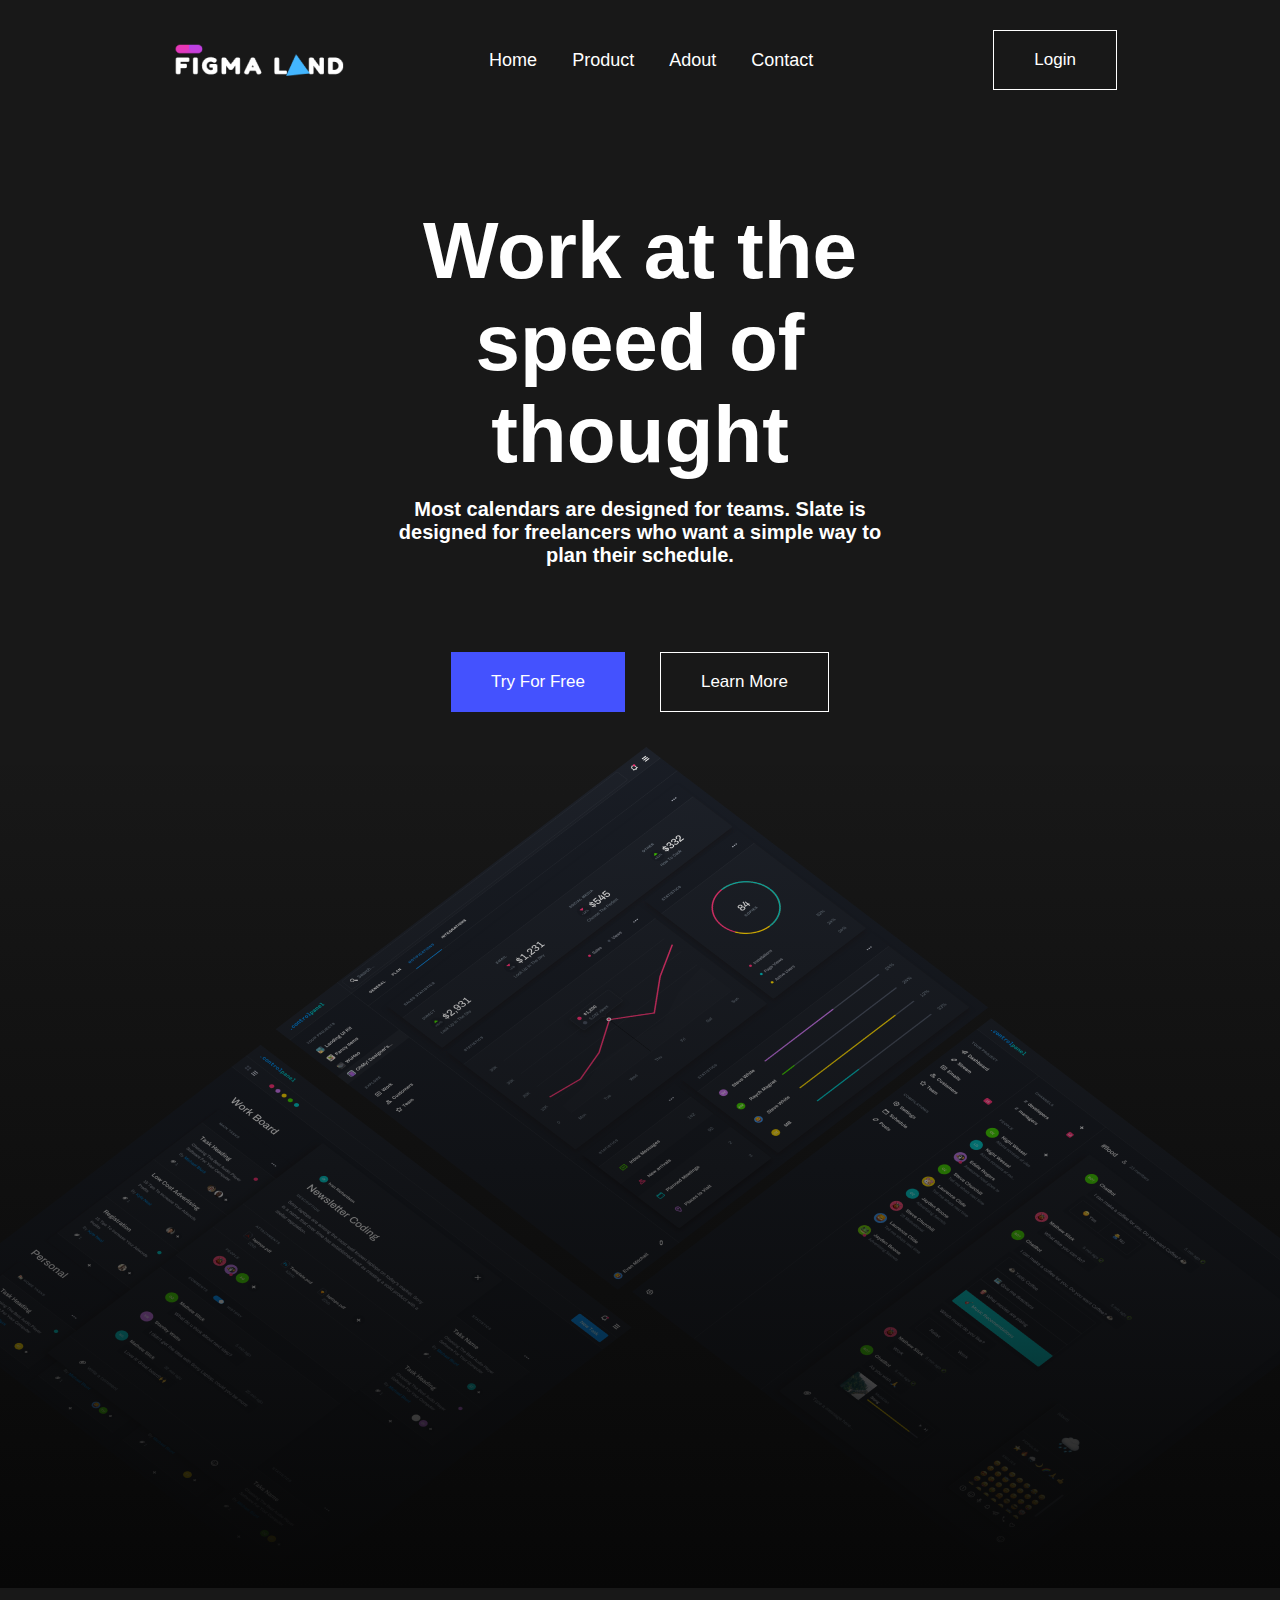
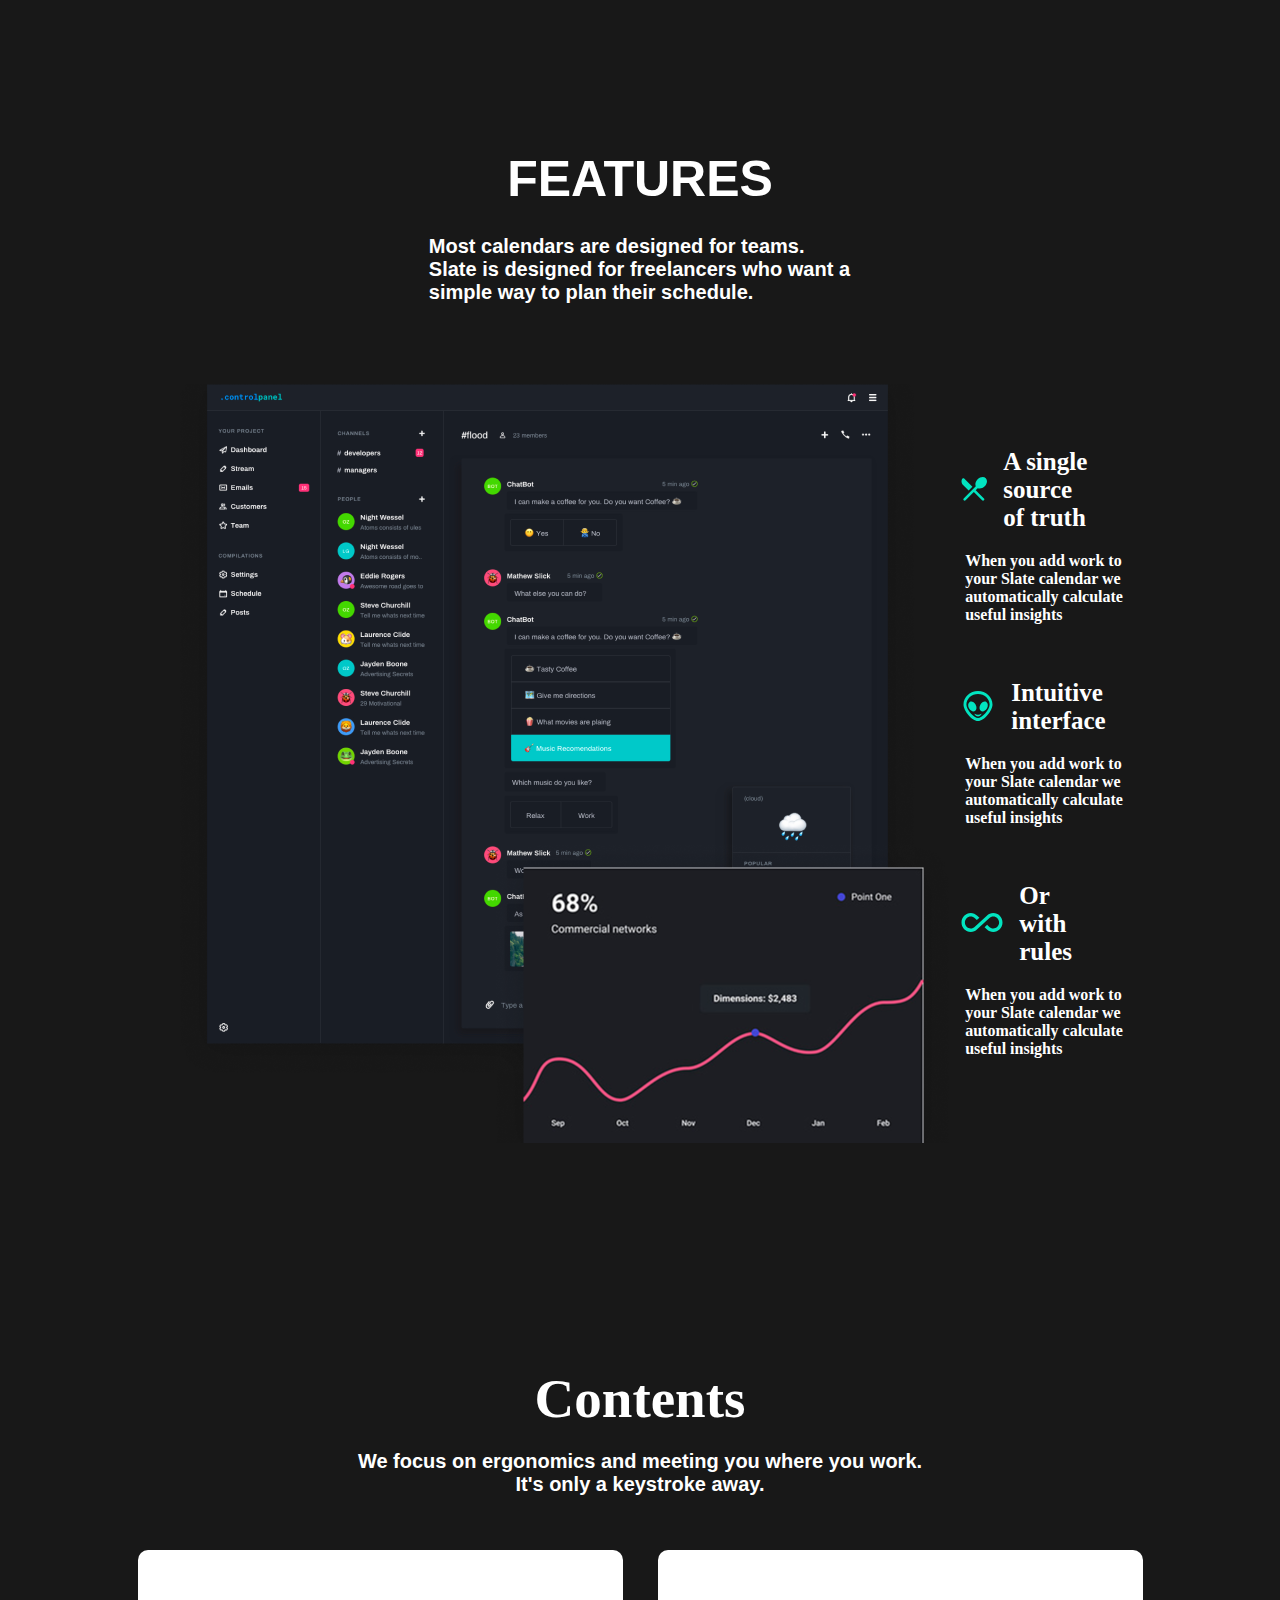
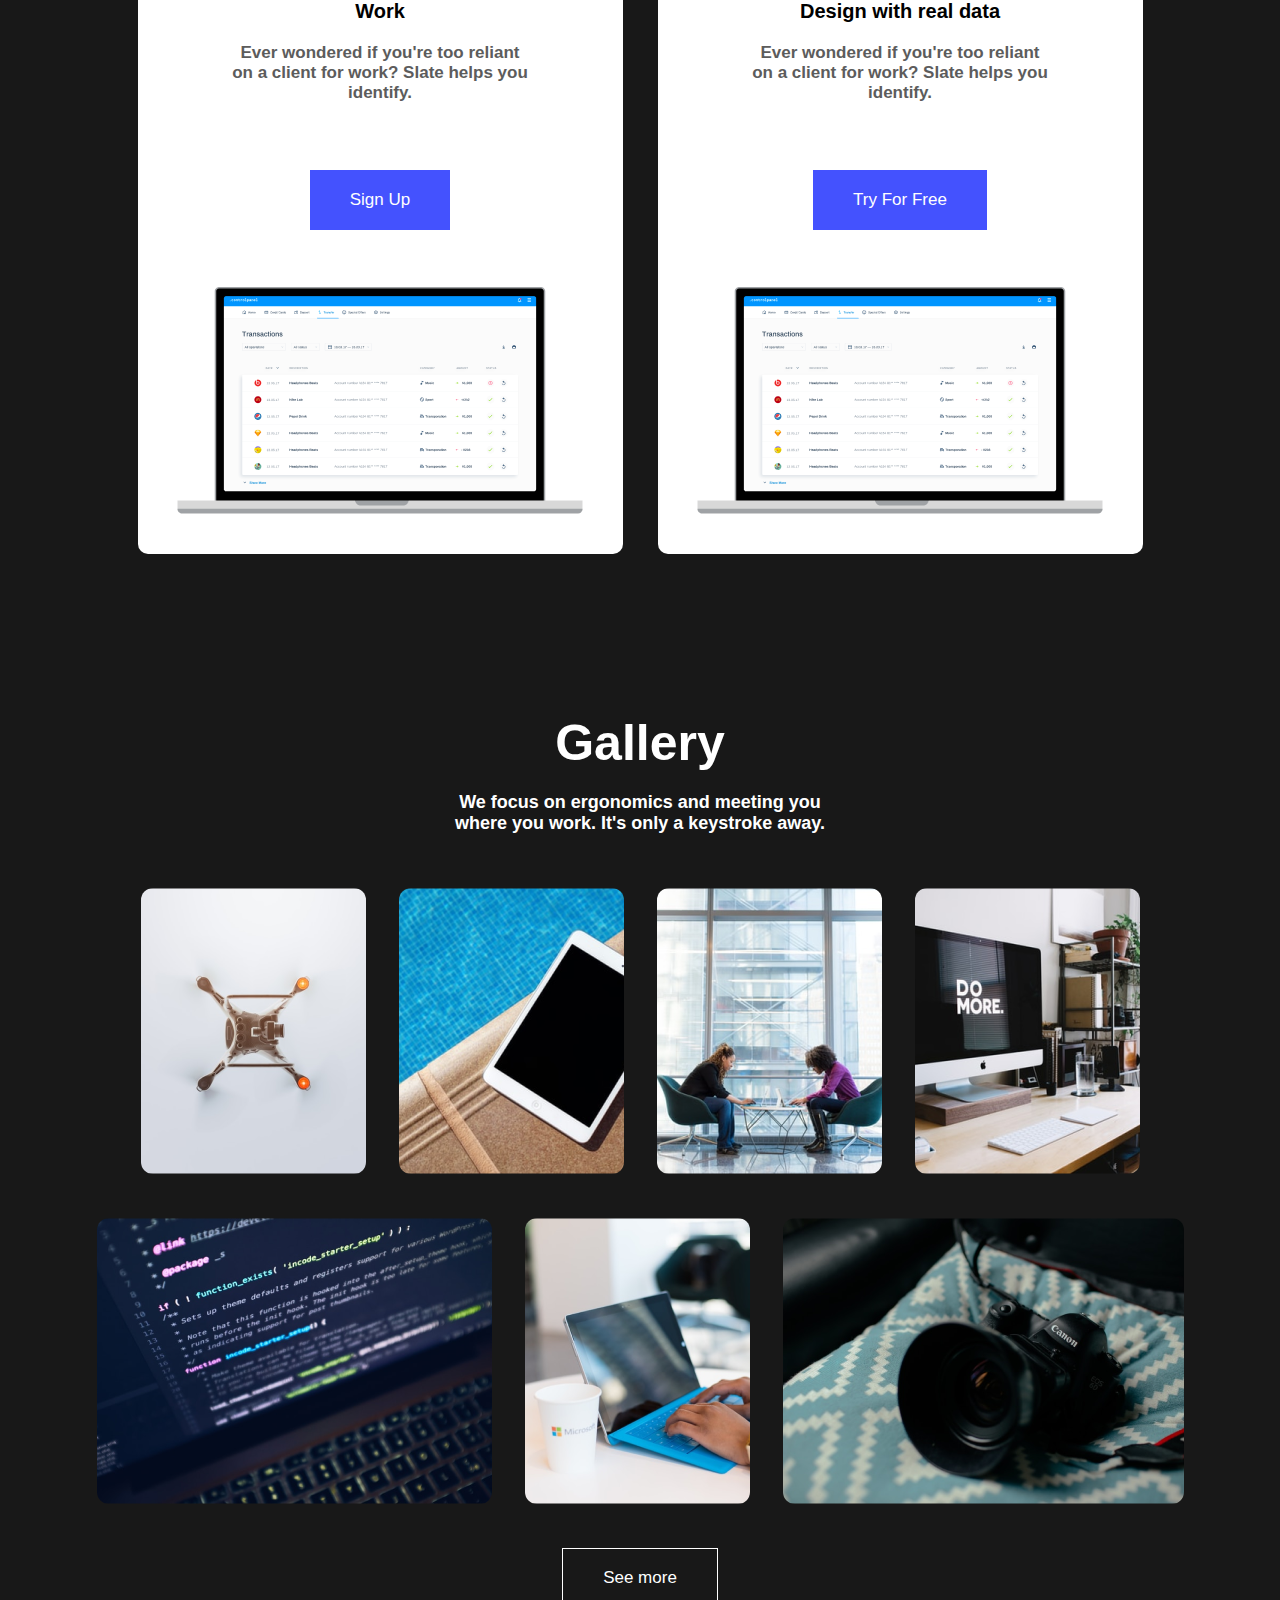
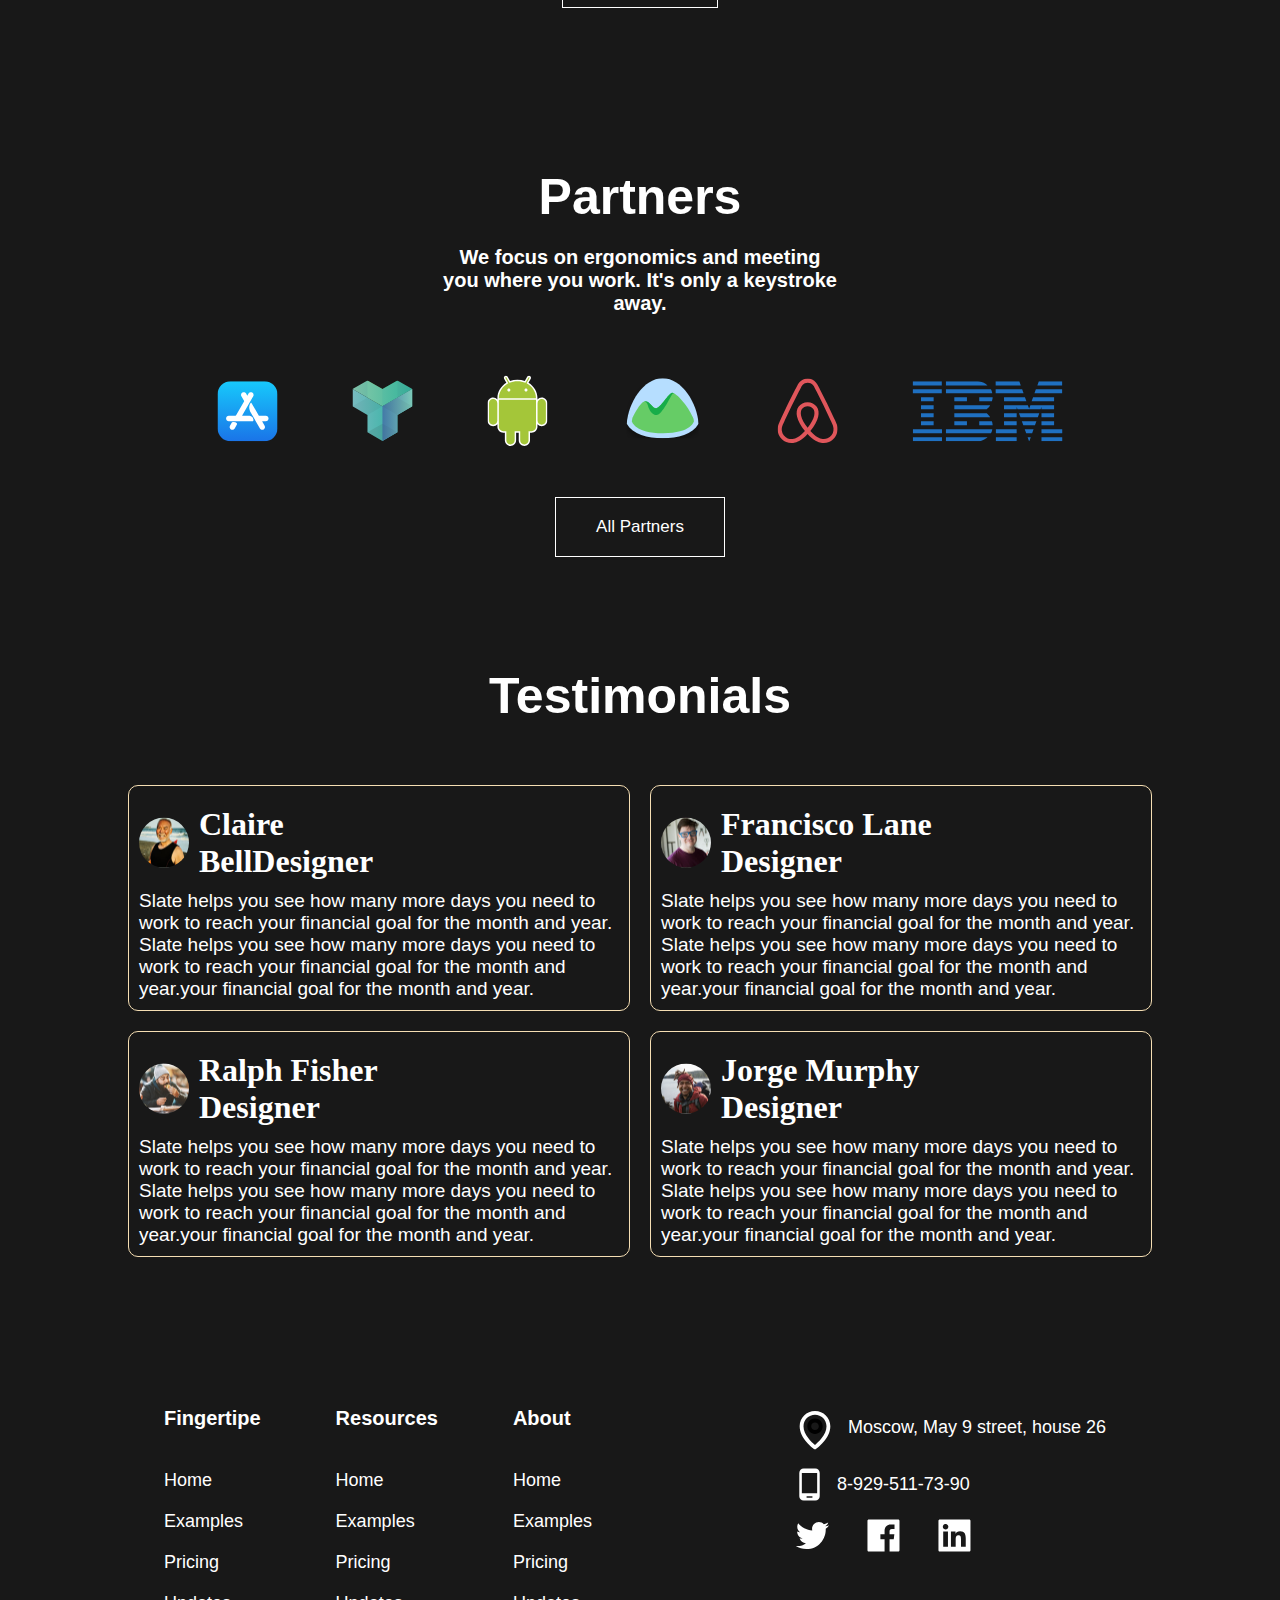
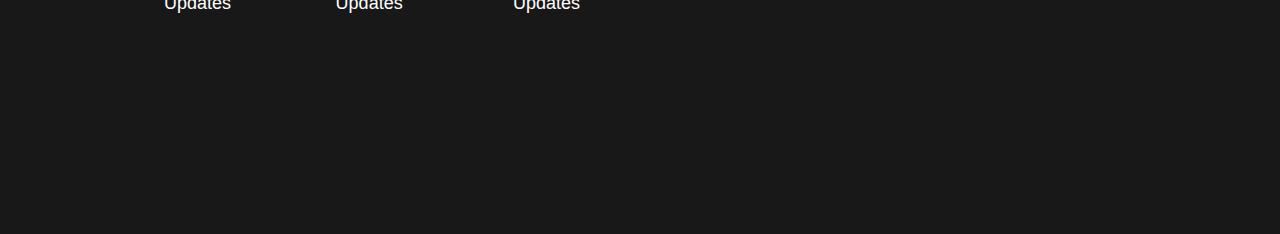
==== макет-1/main.html @ 94eaa107 "rest" ====
<!DOCTYPE html>
<html lang="en">

<head>
    <meta charset="UTF-8">
    <meta name="viewport" content="width=device-width, initial-scale=1.0">
    <title>Document</title>
    <link rel="stylesheet" href="maket-0.css">
    <link rel="stylesheet" href="header.css">
    <link rel="stylesheet" href="button.css">
    <link rel="stylesheet" href="main.css">
</head>
<!-- <button class="bat-1">Try For Free</button> -->

<body>

    <header class="header">
        <section class="header-main">
            <img src="./header-img/logodark(1).png" alt="">

            <nav class="header-nav">
                <a href="main-1.html" target="_blank">Home</a>
                <a href="">Product</a>
                <a href="">Adout</a>
                <a href="">Contact</a>
            </nav>
            <button class="bat-2">Login</button>
        </section>

        <section class="header-text">
            <h1 class="header-title">Work at the speed
                of thought</h1>

            <h5 class="header-subtitle">Most calendars are designed for teams. Slate is designed for
                freelancers who want a simple way to plan their schedule.</h5>
        </section>

        <section class="header-button">
            <button class="bat-1 button-first">Try For Free</button>
            <button class="bat-2">Learn More</button>
        </section>

        <section class="screens">
            <div></div>
            <img src="./header-img/screens.png" alt="#">
        </section>

    </header>

    <main class="main">
        <section class="features">
            <h1 class="main-title">FEATURES</h1>
            <H5 class="main-subtitle">Most calendars are designed for teams. Slate is designed for
                freelancers who want a simple way to plan their schedule.</H5>
        </section>

        <section class="tt">

            <div>
                <img src="./FEATURES-img/main.png" alt="">
            </div>

            <div class="yy">
                <div>
                    <div>
                        <button class="main-but"><a href="https://ru.wikipedia.org/wiki/Ресторан" target="_blank"><img
                                    src="./FEATURES-img/logo-rest-1.svg" alt=""></a>
                        </button>
                        <h1>A single source
                            of truth</h1>
                    </div>
                    <h5>When you add work to your
                        Slate calendar we automatically
                        calculate useful insights
                    </h5>
                </div>

                <div>
                    <div>
                        <button class="main-but"><a href="https://ru.wikipedia.org/wiki/Инопланетянин"
                                target="_blank"><img src="./FEATURES-img/logo-inop.svg" alt=""></a>
                        </button>
                        <h1>Intuitive
                            interface
                        </h1>
                    </div>
                    <h5>When you add work to your
                        Slate calendar we automatically
                        calculate useful insights
                    </h5>
                </div>

                <div>
                    <div>
                        <button class="main-but"><a href="https://ru.wikipedia.org/wiki/Бесконечность"
                                target="_blank"><img src="./FEATURES-img/Vector.svg" alt=""></a>
                        </button>
                        <h1>
                            Or with rules
                        </h1>
                    </div>
                    <h5>When you add work to your
                        Slate calendar we automatically
                        calculate useful insights

                    </h5>
                </div>
            </div>
        </section>

    </main>

    <div class="main-content">

        <section class="main-header">
            <h1>Contents</h1>
            <h5>We focus on ergonomics and meeting you where you work.
                It's only a keystroke away.</h5>
        </section>

        <section class="main-content-block">
            <div class="main-card card-left">
                <h1>Work</h1>
                <h5>Ever wondered if you're too reliant
                    on a client for work? Slate helps
                    you identify.</h5>
                <button class="bat-1 active">Sign Up</button>
                <img src="./Contents-img/MacbookPro.png" alt="">
            </div>
            <div class="main-card">
                <h1>Design with real data</h1>
                <h5>Ever wondered if you're too reliant
                    on a client for work? Slate helps
                    you identify.</h5>
                <button class="bat-1 active">Try For Free</button>
                <img src="./Contents-img/MacbookPro.png" alt="">
            </div>
        </section>
    </div>

    <div class="main-Gallery">
        <div class="header-Gallery">
            <h1>Gallery</h1>
            <h5>We focus on ergonomics and meeting you where you work.
                It's only a keystroke away.
            </h5>
        </div>

        <div class="Centre-Gallery">
            <img src="./Gallery-img/Gallery-1.png" alt="">
            <img src="./Gallery-img/Gallery-2.png" alt="">
            <img src="./Gallery-img/Gallery-3.png" alt="">
            <img src="./Gallery-img/Gallery-4.png" alt="">
        </div>
        <div class="footer-gellery">
            <img src="./Gallery-img/Gallery-5.png" alt="">
            <img src="./Gallery-img/Gallery-6.png" alt="">
            <img src="./Gallery-img/Gallery-7.png" alt="">
        </div>
        <div class="Gallery-button">
            <button class="bat-2">See more</button>
        </div>
    </div>


    <div class="main-Partners">
        <div class="header-Partners">
            <h1>Partners</h1>
            <h5>We focus on ergonomics and meeting you where you work.
                It's only a keystroke away.</h5>
        </div>

        <div class="Partners-logo">
            <img src="./logos-par-img/logos-par-1.svg" alt="">
            <img src="./logos-par-img/logos-par-2.svg" alt="">
            <img src="./logos-par-img/logos-par-3.svg" alt="">
            <img src="./logos-par-img/logos-par-4.svg" alt="">
            <img src="./logos-par-img/logos-par-5.svg" alt="">
            <img src="./logos-par-img/logos-par-6.svg" alt="">
        </div>
        <div class="Partners-button">
            <button class="bat-2">All Partners</button>
        </div>
    </div>

    <div class="main-Testimonials">
        <div class="header-Testimonials">
            <h1>Testimonials</h1>
        </div>

        <div class="Testimonials-block">
            <div class="">
                <div class="Testimonials-photo">
                    <img src="./Testimonials-img/Testimonials-photo-1.svg" alt="">
                    <h1>Claire <br> BellDesigner</h1>
                </div>
                <p>Slate helps you see how many more days
                    you need to work to reach your financial
                    goal for the month and year. Slate helps
                    you see how many more days
                    you need to work to reach your financial
                    goal for the month and year.your financial
                    goal for the month and year.</p>
            </div>
            <div class="">
                <div class="Testimonials-photo">
                    <img src="./Testimonials-img/Testimonials-photo-2.svg" alt="">
                    <h1>Francisco Lane <br> Designer</h1>
                </div>
                <p>Slate helps you see how many more days
                    you need to work to reach your financial
                    goal for the month and year. Slate helps
                    you see how many more days
                    you need to work to reach your financial
                    goal for the month and year.your financial
                    goal for the month and year.</p>
            </div>
            <div class="">
                <div class="Testimonials-photo">
                    <img src="./Testimonials-img/Testimonials-photo-3.svg" alt="">
                    <h1>Ralph Fisher <br> Designer</h1>
                </div>
                <p>Slate helps you see how many more days
                    you need to work to reach your financial
                    goal for the month and year. Slate helps
                    you see how many more days
                    you need to work to reach your financial
                    goal for the month and year.your financial
                    goal for the month and year.</p>
            </div>
            <div class="">
                <div class="Testimonials-photo">
                    <img src="./Testimonials-img/Testimonials-photo-4.svg" alt="">
                    <h1>Jorge Murphy <br>
                        Designer</h1>
                </div>
                <p>Slate helps you see how many more days
                    you need to work to reach your financial
                    goal for the month and year. Slate helps
                    you see how many more days
                    you need to work to reach your financial
                    goal for the month and year.your financial
                    goal for the month and year.</p>
            </div>
        </div>
    </div>

    <div class="FOOTER">
        <div class="FOOTER-block-left">
            <div>
                <h5>Fingertipe</h5>
                <a href="">Home</a>
                <a href="">Examples</a>
                <a href="">Pricing</a>
                <a href="">Updates</a>
            </div>
            <div>
                <h5>Resources</h5>
                <a href="">Home</a>
                <a href="">Examples</a>
                <a href="">Pricing</a>
                <a href="">Updates</a>
            </div>
            <div>
                <h5>About</h5>
                <a href="">Home</a>
                <a href="">Examples</a>
                <a href="">Pricing</a>
                <a href="">Updates</a>
            </div>
        </div>

        <div class="FOOTER-block-right">
            <div>
                <img src="./FOOTER-img/bx_bx-map (1).svg" alt="">
                <a href="https://yandex.ru/maps/213/moscow/house/ulitsa_9_maya_26/Z04YfgBjTkECQFtvfXRweXhjZg==/?ll=37.873892%2C55.818358&source=serp_navig&z=19.16"
                    target="_blank">Moscow,
                    May 9 street, house 26</a>
            </div>
            <div>
                <img src="./FOOTER-img/ic_baseline-phone-android.svg" alt="">
                <a href="tg:89295117390">8-929-511-73-90</a>
            </div>
            <div>
                <img src="./FOOTER-img/twitter-img.svg" alt="">
                <img src="./FOOTER-img/ant-design_facebook-filled.svg" alt="">
                <img src="./FOOTER-img/in-img.svg" alt="">
            </div>
        </div>
    </div>

</body>

</html>
---- макет-1/header.css ----
body {
    margin: 0;
    background: #181818;
}

.header {
    margin-bottom: 162px;
}


.header-main {
    display: flex;
    justify-content: center;
    align-items: center;
    height: 120px;
    margin-bottom: 35px;
}

.header-nav {
    margin-left: 120px;
    margin-right: 180px;
}

.header-nav > a:not(:last-child) {
    margin-right: 31px;
    
}

.header-nav > a {
    color: white;
    text-decoration: none;
    font-size: 18px;
    font-family: sans-serif;
}

.header-nav > a:hover {
    color: #636161;
}


.header-text {
    padding-top: 50px;
    padding-bottom: 50px;
    display: flex;
    flex-direction: column;
    align-items: center;
}

.header-title,
 .header-subtitle {
    color: white;
    margin: 0;
    width: 40%;
    text-align: center;
 } 

.header-title {
    font-size: 80px;
    font-family: sans-serif;
}

.header-subtitle {
    font-size: 20px;
    margin-top: 17px;
    font-family: sans-serif;
}

.screens {
    margin-top: 35px;
    display: flex;
    justify-content: center;
}

.screens {
    position: relative;
 }
 .screens > div {
    width: 100%;
    height: 100%;
    /* bottom: 0; */
    position: absolute;
    background: linear-gradient(transparent, #070707);
 }
---- макет-1/button.css ----
.bat-1,
.bat-2 {
    color: white; 
    font-size: 17px;
    cursor: pointer;
    font-family: sans-serif;
}

.bat-1 {
background-color: #4452FE;
padding: 20px 40px;
border: none;
}
.bat-1:hover {
    background-color: #0d168b;
}

.bat-2 {
    background: transparent;
    border: 1px solid white;
    padding: 19px 40px;
}
.bat-2:hover {
    color: gray;
    border-color: gray;
}

.header-button {
    margin-top: 35px;
    display: flex;
    justify-content: center;
}

.button-first {
    margin-right: 35px;
}


.active {
    margin-bottom: 57px;
    
}


/* .bat-1 {
    color: white; 
    font-size: 17px;
    cursor: pointer;
    font-family: sans-serif;
}

.bat-1 {
    background-color: transparent;
    padding: 0 40px;
    border: 1px solid white;
    height: 65px;
    box-sizing: border-box;
}


.active {
    background-color: #4452FE;
    border: 0;
}

.active:hover {
    background-color: #0d168b;
} */
---- макет-1/main.css ----
.main {
    margin-bottom: 210px;
}


.features {
    color: white;
    display: flex;
    flex-direction: column;
    align-items: center;
    margin-bottom: 80px;
}

.main-title {
    font-size: 50px;
    font-family: sans-serif;
    margin: 0;
    margin-bottom: 27px;
}

.main-subtitle {
    font-size: 20px;
    font-family: sans-serif;
    margin: 0;
    width: 33%;
}




.tt {
    display: flex;
    justify-content: center;
}
.yy {
    padding-top: 54px;
    width: 12%;
}



.main > section:nth-of-type(2) > div:nth-of-type(2) > div:nth-of-type(1) div {
   display: flex;
   
}
/* .main > section:nth-of-type(2) > div:nth-of-type(2) > div:nth-of-type(1) {
    margin-bottom: 35px; ( варинат как добраться )
} */
.main > section:nth-of-type(2) > div:nth-of-type(2) > div:nth-of-type(1) div > h1 {
    padding: 10px;
    margin: 0;
    color: white;
    font-size: 25px;
 }
 .main > section:nth-of-type(2) > div:nth-of-type(2) > div:nth-of-type(1) > h5 {
    color: white;
    width: 103%;
    font-size: 16px;
    margin: 0;
    padding: 10px;
 }


 
 .main > section:nth-of-type(2) > div:nth-of-type(2) > div:nth-of-type(2) div {
    display: flex; 
 }
 /* .main > section:nth-of-type(2) > div:nth-of-type(2) > div:nth-of-type(2) {
    margin-bottom: 35px; ( варинат как добраться )
 } */
 .main > section:nth-of-type(2) > div:nth-of-type(2) > div:nth-of-type(2) div > h1 {
     padding: 10px;
     margin: 0;
     color: rgb(255, 255, 255);
     font-size: 25px;
  }
  .main > section:nth-of-type(2) > div:nth-of-type(2) > div:nth-of-type(2) > h5 {
     color: white;
     width: 103%;
     font-size: 16px;
     margin: 0;
     padding: 10px;
  }
  

  

  .main > section:nth-of-type(2) > div:nth-of-type(2) > div:nth-of-type(3) div {
    display: flex;
 }
 .main > section:nth-of-type(2) > div:nth-of-type(2) > div:nth-of-type(3) div > h1 {
     padding: 10px;
     margin: 0;
     color: white;
     font-size: 25px;
  }
  .main > section:nth-of-type(2) > div:nth-of-type(2) > div:nth-of-type(3) > h5 {
     color: white;
     width: 103%;
     font-size: 16px;
     margin: 0;
     padding: 10px;
  }
    

  .main > section:nth-of-type(2) > div:nth-of-type(2) > div:not(:last-child) {
    margin-bottom: 35px;
  }

  .main-but {
    background: transparent;
    border: none;
  }
  




.main-content {
    margin-bottom: 100px;
   display: flex;
   flex-direction: column;
   align-items: center;
   color: white;
}

.main-header {
   /* text-align: center; */
   /* width: 35%; */
   display: flex;
   flex-direction: column;
   align-items: center;
   margin-bottom: 44px;
}
.main-header > h1 {
   margin: 0;
   font-size: 55px;
   padding: 10px;
}
.main-header > h5 {
   margin: 0;
   font-size: 20px;
   padding: 10px;
   width: 70%;
   font-family: sans-serif;
   text-align: center;
}

.main-content-block {
   display: flex;
   margin-bottom: 50px;
}

.main-card {
   background-color: white;
   width: 415px;
   border-radius: 10px;
   padding: 40px 35px;
   display: flex;
   flex-direction: column;
   align-items: center;
   
}

.card-left {
   margin-right: 35px;
}

.main-card h1 {
   color: black;
   margin: 0;
   font-size: 20px;
   font-family: sans-serif;
   text-align: center;
   padding: 10px;
}

.main-card h5 {
   color: #5C5C5C;
   padding: 10px;
   margin: 0;
   font-size: 17px;
   font-family: sans-serif;
   text-align: center;
   width: 72%;
   margin-bottom: 57px;
}




.main-Gallery {
   margin-top: 50px;
   margin-bottom: 150px;
}

.header-Gallery {
   display: flex;
   flex-direction: column;
   align-items: center;
}

.header-Gallery > h1 {
   color: white;
   font-size: 50px;
   font-family: sans-serif;
   margin: 0;
   padding: 10px;
}

.header-Gallery > h5 {
   color: white;
   font-size: 18px;
   font-family: sans-serif;
   margin: 0;
   padding: 10px;
   margin-bottom: 44px;
   width: 29%;
   text-align: center;
}

.Centre-Gallery > img:not(:last-child) {
   margin-right: 33px;
}
.footer-gellery > img:not(:last-child) {
   margin-right: 33px;
}

.Centre-Gallery,
.footer-gellery {
   display: flex;
   justify-content: center;
   align-items: center;
   margin-bottom: 44px;
}

.Centre-Gallery img,
.footer-gellery img {
   border-radius: 12px;
}

.Gallery-button {
   display: flex;
   justify-content: center;
}


.main-Partners {
   margin-top: 50px;
   margin-bottom: 100px;
}
.header-Partners {
   display: flex;
   flex-direction: column;
   align-items: center;
   color: white;
   margin-bottom: 50px;
   
}

.header-Partners > h1 {
   font-size: 50px;
   margin: 0;
   font-family: sans-serif;
   padding: 10px;
}

.header-Partners > h5 {
   font-size: 20px;
   font-family: sans-serif;
   width: 31%;
   text-align: center;
   margin: 0;
   padding: 10px;
}

.Partners-logo {
   display: flex;
   justify-content: center;
   margin-bottom: 50px;
}

.Partners-logo > img:not(:last-child) {
 margin-right: 74px;
}

.Partners-button {
   display: flex;
   justify-content: center;
   margin-bottom: 50px;
}




.main-Testimonials {
   margin-bottom: 100px;
}

.Testimonials-block {
   padding-bottom: 50px;
}

.header-Testimonials {
   display: flex;
   justify-content: center;
   margin-bottom: 50px;
}

.header-Testimonials > h1 {
   color: white;
   font-size: 50px;
   font-family: sans-serif;
   margin: 0;
   padding: 10px;

}

.Testimonials-block {
   display: flex;
   flex-wrap: wrap;
   gap: 20px;
   width: 80%;
   margin: auto;
}

.Testimonials-block > div {
   width: calc(50% - 10px);
   box-sizing: border-box;
   color: white;
   border:  1px solid wheat;
   border-radius: 10px;
   padding: 10px;
}

.Testimonials-photo {
   display: flex;
   
}

.Testimonials-photo > h1 {
   margin: 0;
   padding: 10px;
}

.Testimonials-block  p {
   margin: 0;
   font-size: 19px;
   /* padding: 10px; */
   font-family: sans-serif;
}

.Testimonials-photo > h1:hover {
   color: #1b1a1a;
   cursor: pointer;
}
.Testimonials-block div > p:hover {
color: #1b1a1a;
cursor: pointer;
}

.Testimonials-block > div:hover {
   background-color: #5C5C5C;
}



.FOOTER {
   justify-content: center;
   margin-bottom: 200px;
   display: flex;
}

.FOOTER-block-left {
   color: white;
   display: flex;
   margin-right: 200px;
}

.FOOTER-block-left > div {
   display: flex;
   flex-direction: column;
}

.FOOTER-block-left div > h5 {
   color: white;
   font-size: 20px;
   margin: 0;
   margin-bottom: 40px;
   font-family: sans-serif;
}


.FOOTER-block-left > div a {
   margin-bottom: 20px;
   text-decoration: none;
   font-size: 18px;
   color: white;
   font-family: sans-serif;
}

.FOOTER-block-left > div a:hover {
   color: #5C5C5C;
}

.FOOTER-block-left div:not(:last-child) {
   margin-right: 75px;
}










.FOOTER-block-right {
   color: white;
}

.FOOTER-block-right > div:nth-of-type(1) {
   display: flex;
   margin-bottom: 10px;
}

.FOOTER-block-right > div:nth-of-type(1)  a {
   margin: 0;
   padding: 10px;
   font-size: 18px;
   font-family: sans-serif;
   color: white;
   text-decoration: none;
}

.FOOTER-block-right > div:nth-of-type(1) a:hover {
   color: #5C5C5C;
}


.FOOTER-block-right > div:nth-of-type(2) {
   display: flex;
   margin-bottom: 10px;
}

.FOOTER-block-right > div:nth-of-type(2) > a {
   margin: 0;
   padding: 10px;
   font-size: 18px;
   font-family: sans-serif;
   color: white;
   text-decoration: none;
   text-align: center;
}

.FOOTER-block-right > div:nth-of-type(2) > a:hover {
   color: #5C5C5C;
}

.FOOTER-block-right > div:nth-of-type(3) > img:not(:last-child) {
   margin-right: 25px;
}
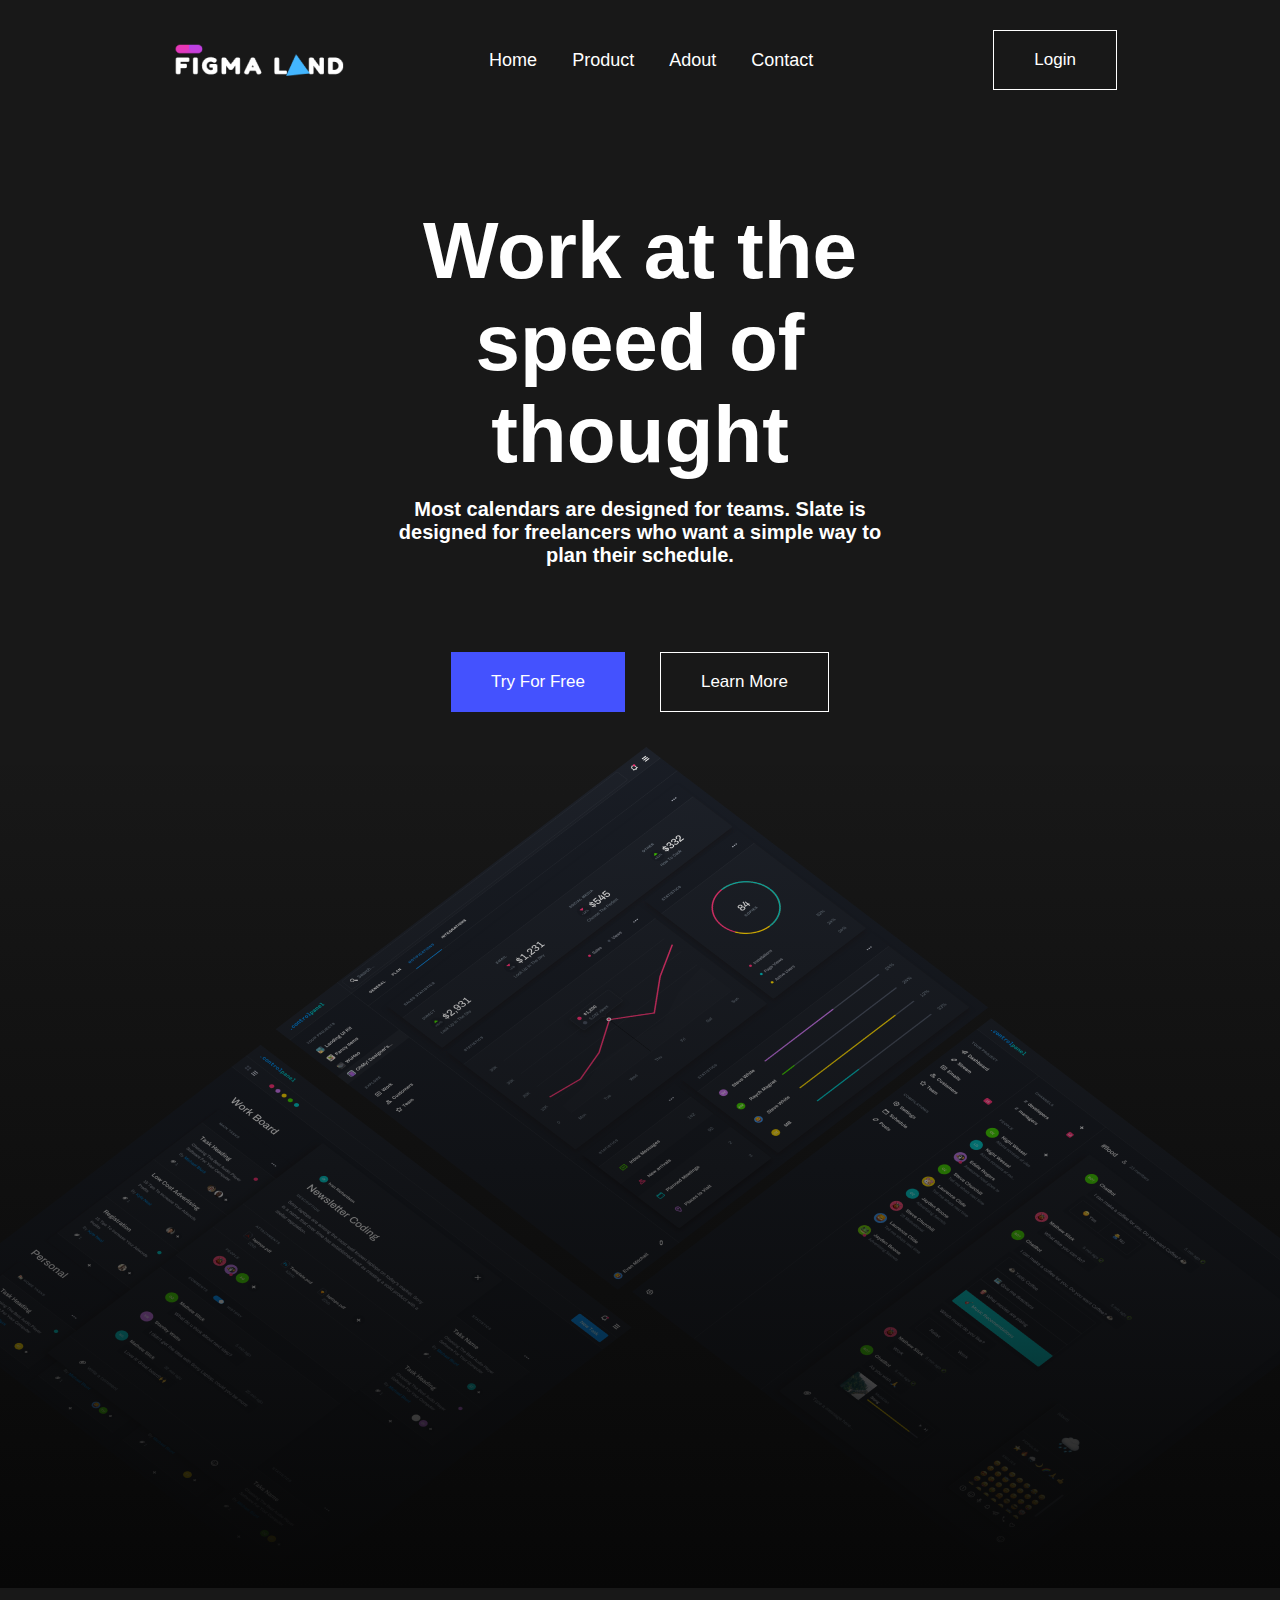
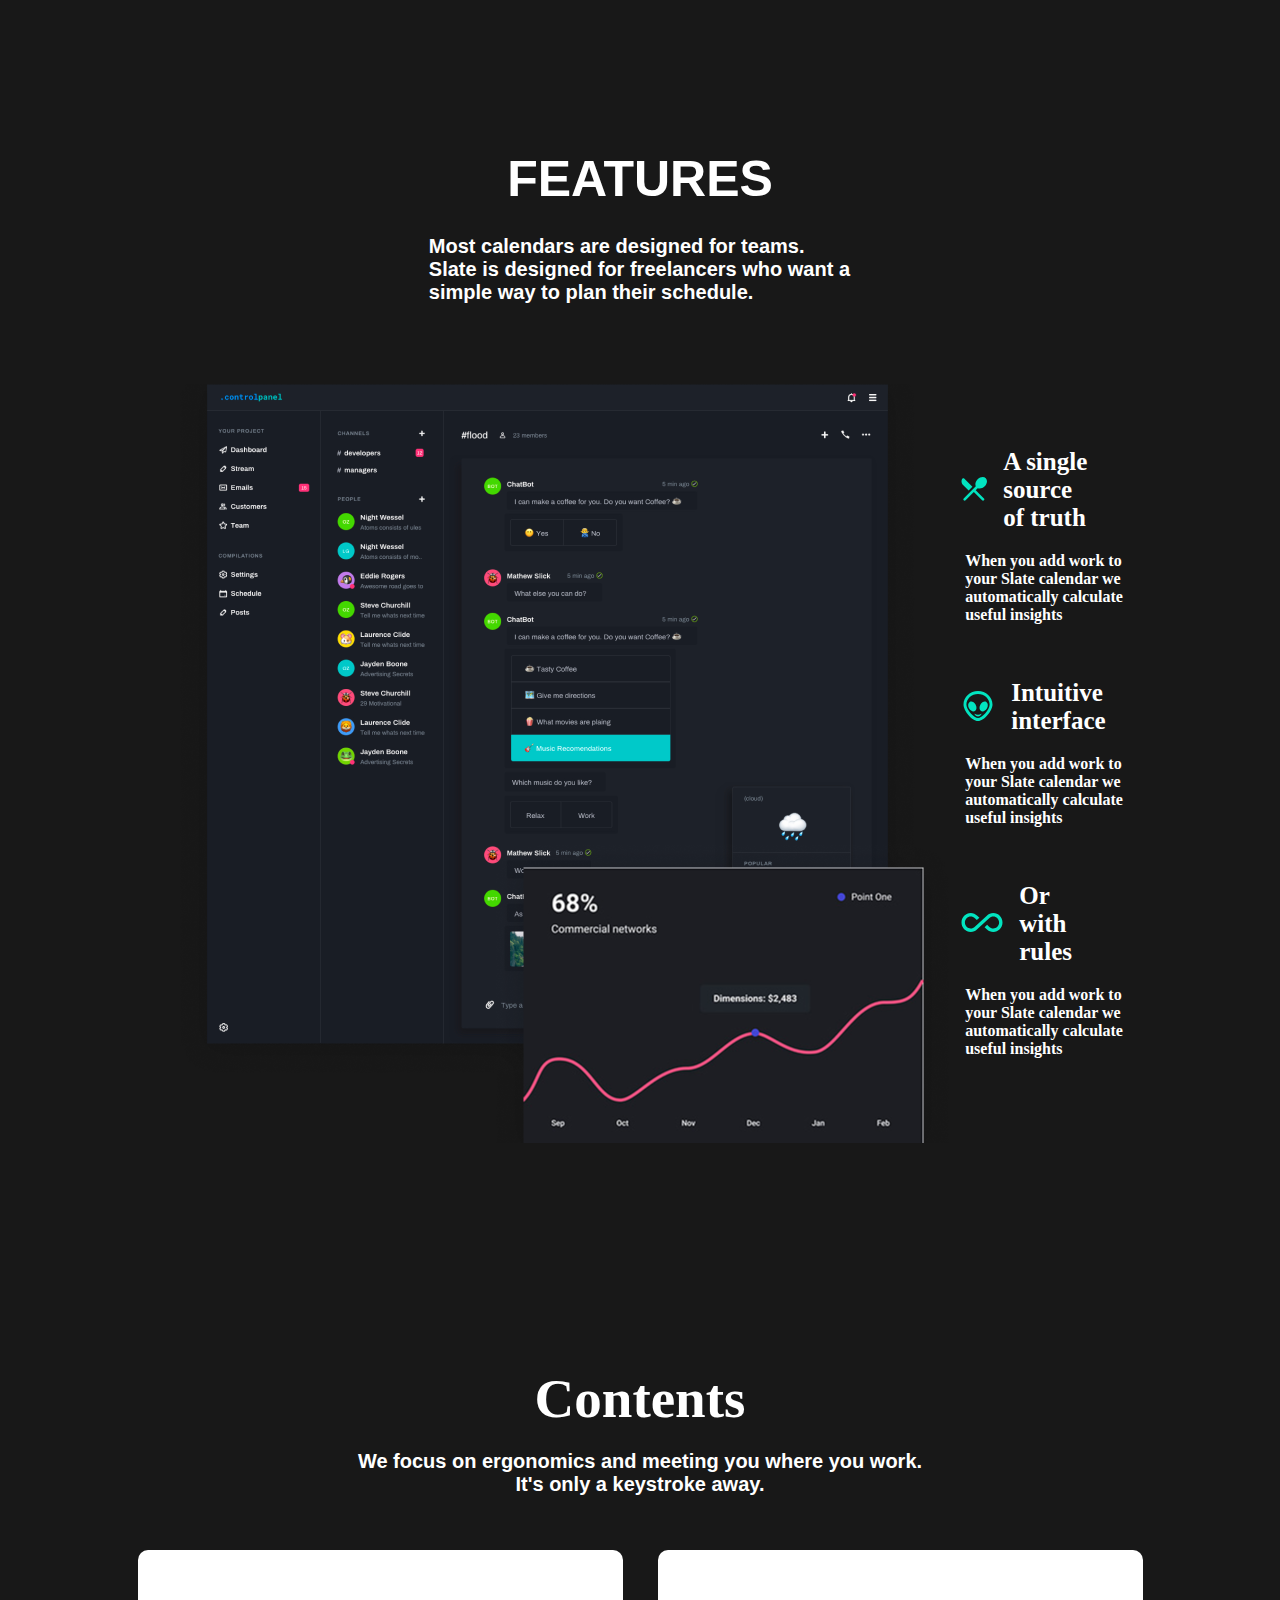
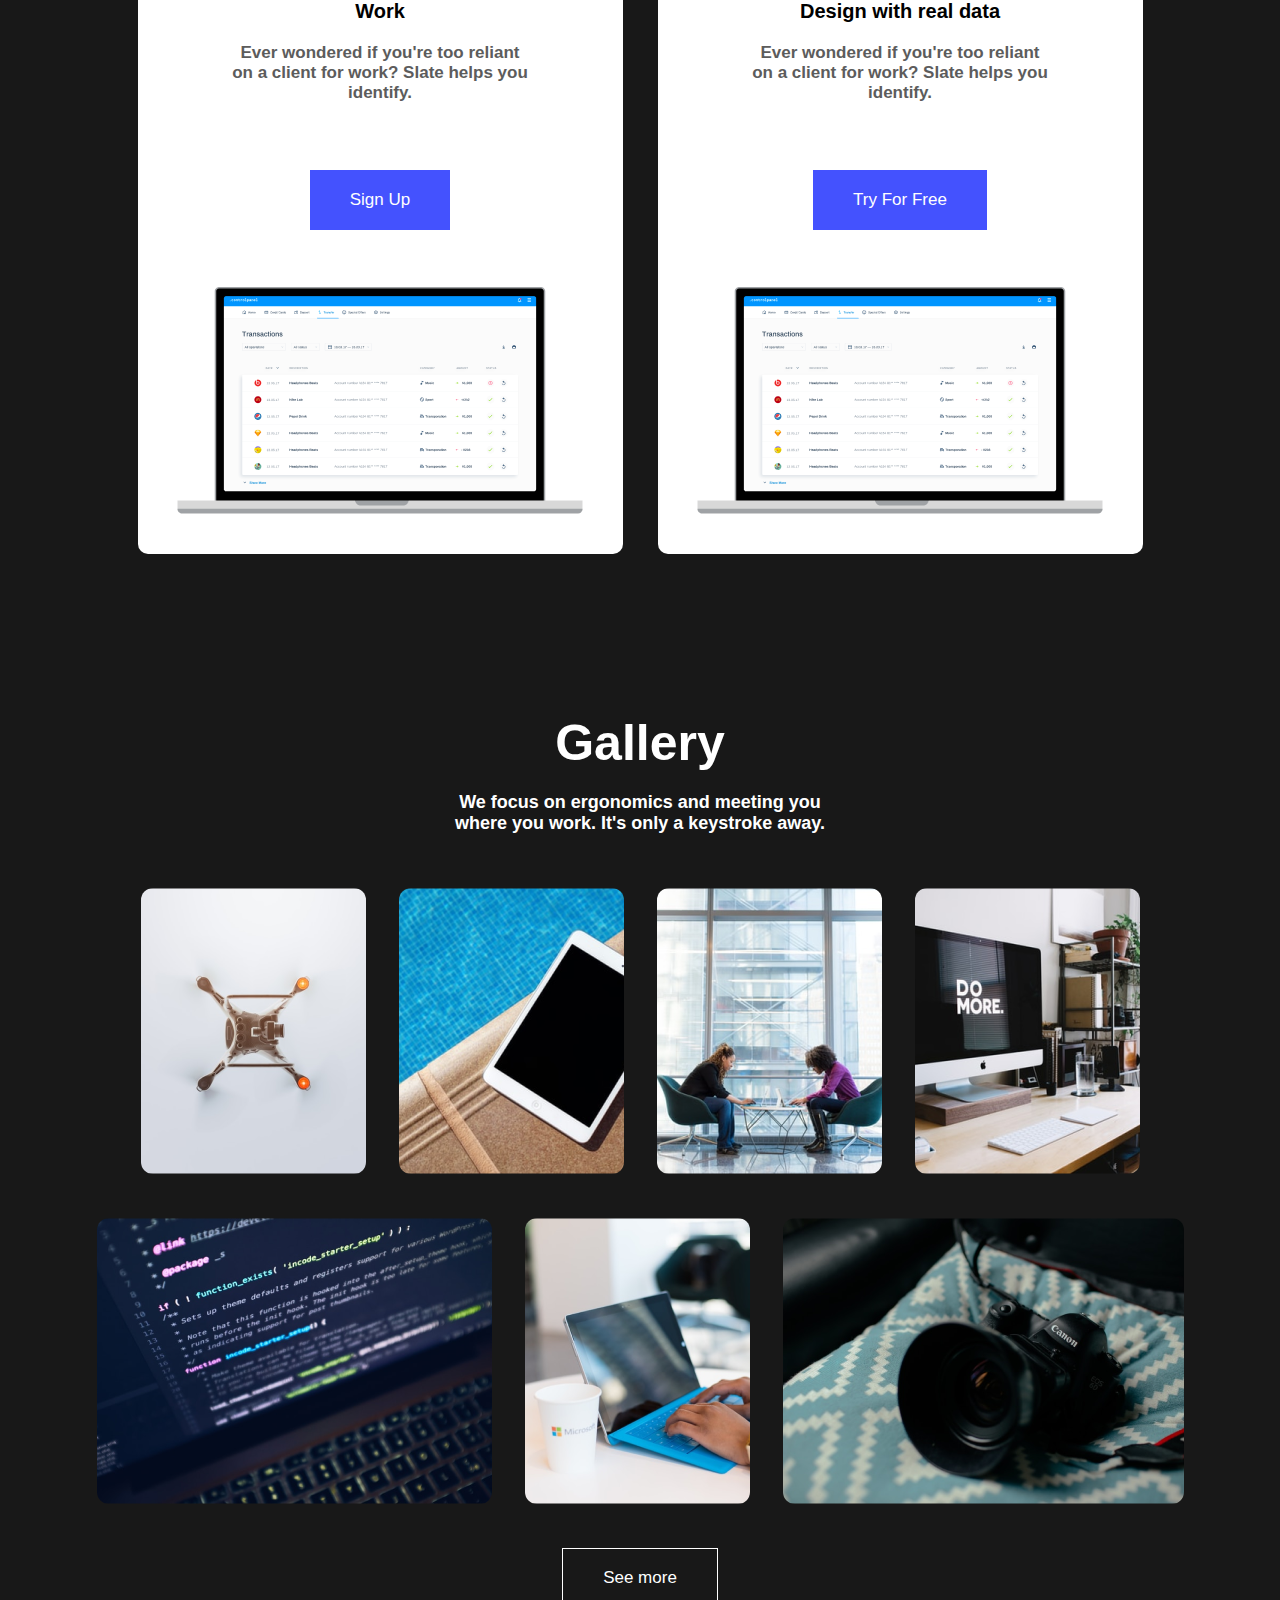
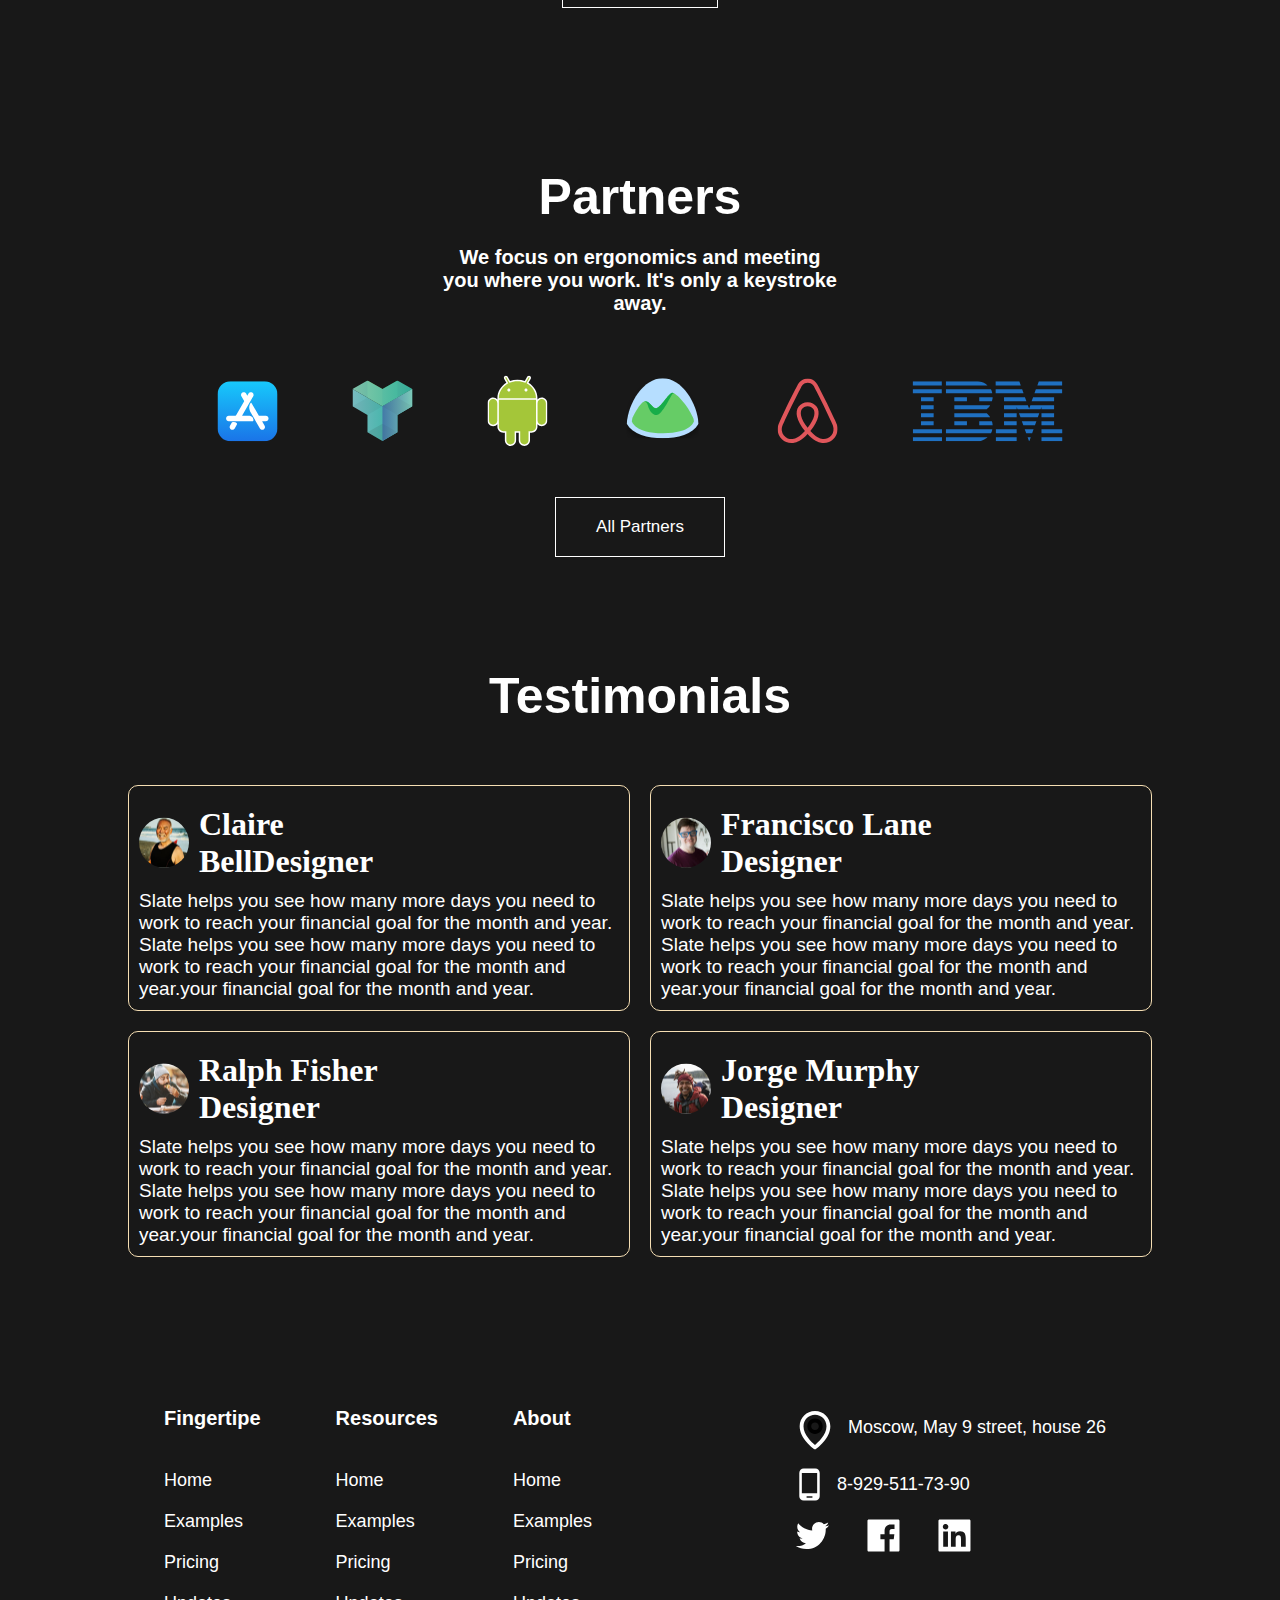
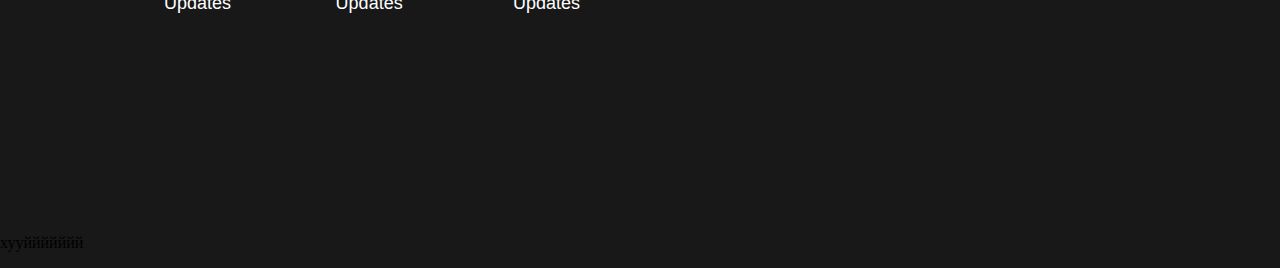
==== commit 5a195f69: "хуй" ====
--- a/макет-1/main.html
+++ b/макет-1/main.html
@@ -289,6 +289,11 @@
         </div>
     </div>
 
+
+    <div>
+        <p>хууййййййй
+        </p>
+    </div>
 </body>
 
 </html>